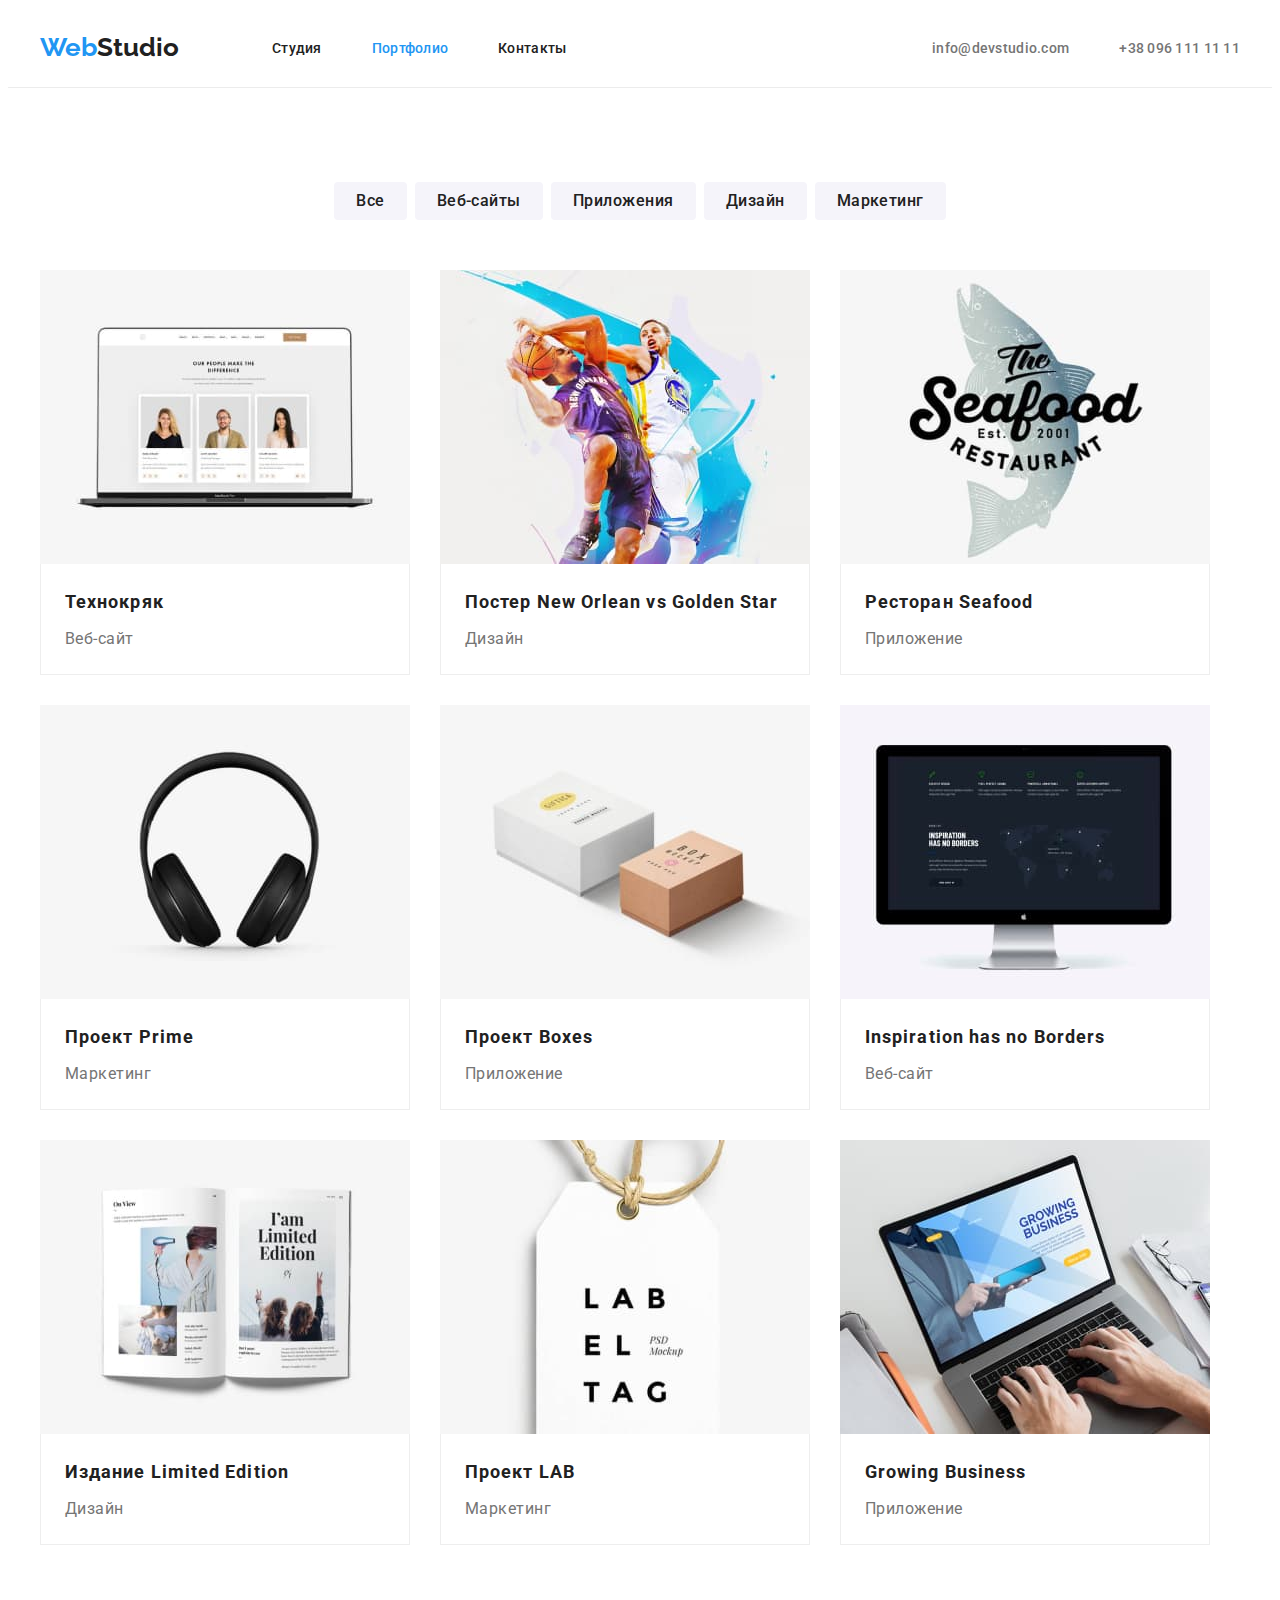
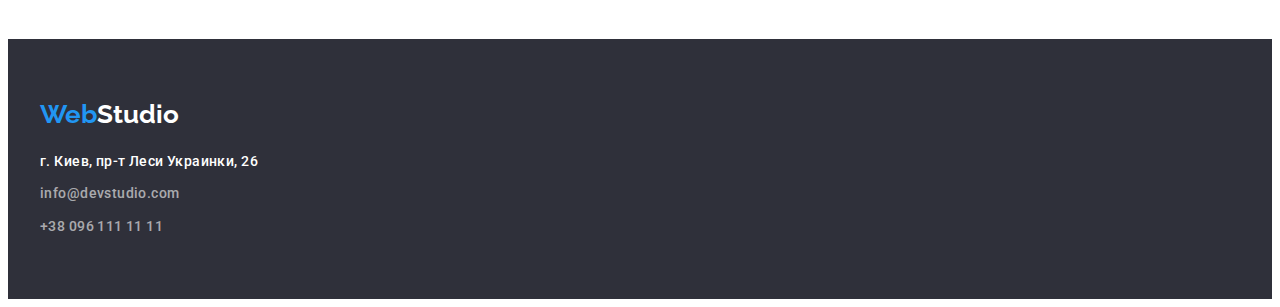
==== porfolio.html @ 1563f949 "add files from 3 repository" ====
<!DOCTYPE html>
<html lang="ru">
  <head>
    <meta charset="UTF-8" />
    <meta http-equiv="X-UA-Compatible" content="IE=edge" />
    <meta name="viewport" content="width=device-width, initial-scale=1.0" />
    <title>Home Work 3</title>
    <link rel="preconnect" href="https://fonts.googleapis.com" />
    <link rel="preconnect" href="https://fonts.gstatic.com" crossorigin />
    <link
      href="https://fonts.googleapis.com/css2?family=Raleway:wght@700&family=Roboto:wght@400;500;700;900&display=swap"
      rel="stylesheet"
    />
    <link
      rel="stylesheet"
      href="https://cdnjs.cloudflare.com/ajax/libs/modern-normalize/1.1.0/modern-normalize.min.css"
      integrity="sha512-wpPYUAdjBVSE4KJnH1VR1HeZfpl1ub8YT/NKx4PuQ5NmX2tKuGu6U/JRp5y+Y8XG2tV+wKQpNHVUX03MfMFn9Q=="
      crossorigin="anonymous"
      referrerpolicy="no-referrer"
    />
    <link rel="stylesheet" href="./css/styles.css" />
  </head>
  <body>
    <header class="header">
      <div class="container">
        <div class="flex-container">
          <a href="" class="header-logo"><span class="logo-span">Web</span>Studio</a>
          <nav>
            <ul class="marker-list header-list">
              <li class="item"><a class="nav-link" href="./index.html">Студия</a></li>
              <li class="item"><a class="nav-link current" href="">Портфолио</a></li>
              <li class="item"><a class="nav-link" href="">Контакты</a></li>
            </ul>
          </nav>
          <ul class="marker-list header-list-contact">
            <li class="contact-item">
              <a class="contact-link" href="mailto:info@devstudio.com">info@devstudio.com</a>
            </li>
            <li class="contact-item">
              <a class="contact-link" href="tel:+380961111111">+38 096 111 11 11</a>
            </li>
          </ul>
        </div>
      </div>
    </header>
    <main>
      <section class="section-portfolio">
        <div class="container">
          <h1 class="visually-hidden">Наши проекты</h1>
          <ul class="marker-list btn-list">
            <li class="item"><button class="button-portfolio" type="button">Все</button></li>
            <li class="item"><button class="button-portfolio" type="button">Веб-сайты</button></li>
            <li class="item"><button class="button-portfolio" type="button">Приложения</button></li>
            <li class="item"><button class="button-portfolio" type="button">Дизайн</button></li>
            <li class="item"><button class="button-portfolio" type="button">Маркетинг</button></li>
          </ul>
          <ul class="marker-list cards-list">
            <li class="item">
              <a href=""
                ><img src="./images/projects-img1.jpg" alt="Технокряк" width="370" height="294" />
              </a>
              <div class="text-card">
                <h2 class="portfolio-title">Технокряк</h2>
                <p class="text-services">Веб-сайт</p>
              </div>
            </li>
            <li class="item">
              <a href=""
                ><img
                  src="./images/projects-img2.jpg"
                  alt="Постер New Orlean vs Golden Star"
                  width="370"
                  height="294"
                />
              </a>
              <div class="text-card">
                <h2 class="portfolio-title">
                  Постер <span lang="en">New Orlean vs Golden Star</span>
                </h2>
                <p class="text-services">Дизайн</p>
              </div>
            </li>
            <li class="item">
              <a href=""
                ><img
                  src="./images/projects-img3.jpg"
                  alt="Ресторан Seafood"
                  width="370"
                  height="294"
                />
              </a>
              <div class="text-card">
                <h2 class="portfolio-title">Ресторан <span lang="en">Seafood</span></h2>
                <p class="text-services">Приложение</p>
              </div>
            </li>
            <li class="item">
              <a href=""
                ><img
                  src="./images/projects-img4.jpg"
                  alt="Проект Prime"
                  width="370"
                  height="294"
                />
              </a>
              <div class="text-card">
                <h2 class="portfolio-title">Проект <span lang="en">Prime</span></h2>
                <p class="text-services">Маркетинг</p>
              </div>
            </li>
            <li class="item">
              <a href=""
                ><img
                  src="./images/projects-img5.jpg"
                  alt="Проект Boxes"
                  width="370"
                  height="294"
                />
              </a>
              <div class="text-card">
                <h2 class="portfolio-title">Проект <span lang="en">Boxes</span></h2>
                <p class="text-services">Приложение</p>
              </div>
            </li>
            <li class="item">
              <a href=""
                ><img
                  src="./images/projects-img6.jpg"
                  alt="Inspiration has no Borders"
                  width="370"
                  height="294"
                />
              </a>
              <div class="text-card">
                <h2 lang="en" class="portfolio-title">Inspiration has no Borders</h2>
                <p class="text-services">Веб-сайт</p>
              </div>
            </li>
            <li class="item">
              <a href=""
                ><img
                  src="./images/projects-img7.jpg"
                  alt="Издание Limited Edition"
                  width="370"
                  height="294"
                />
              </a>
              <div class="text-card">
                <h2 class="portfolio-title">Издание <span lang="en">Limited Edition</span></h2>
                <p class="text-services">Дизайн</p>
              </div>
            </li>
            <li class="item">
              <a href=""
                ><img src="./images/projects-img8.jpg" alt="Проект LAB" width="370" height="294" />
              </a>
              <div class="text-card">
                <h2 class="portfolio-title">Проект LAB</h2>
                <p class="text-services">Маркетинг</p>
              </div>
            </li>
            <li class="item">
              <a href=""
                ><img
                  src="./images/projects-img9.jpg"
                  alt="Growing Business"
                  width="370"
                  height="294"
                />
              </a>
              <div class="text-card">
                <h2 class="portfolio-title" lang="en">Growing Business</h2>
                <p class="text-services">Приложение</p>
              </div>
            </li>
          </ul>
        </div>
      </section>
    </main>
    <footer class="footer">
      <div class="container">
        <a href="" class="footer-logo"><span class="logo-span">Web</span>Studio</a>
        <address>
          <ul class="marker-list">
            <li class="item">
              <a
                class="footer-link-contact footer-link-adress"
                href="https://goo.gl/maps/3jRDSdYq94xRZy5t9"
                target="_blank"
                >г. Киев, пр-т Леси Украинки, 26</a
              >
            </li>
            <li class="item">
              <a class="footer-link-contact" href="mailto:info@devstudio.com">info@devstudio.com</a>
            </li>
            <li class="item">
              <a class="footer-link-contact" href="tel:+380961111111">+38 096 111 11 11</a>
            </li>
          </ul>
        </address>
      </div>
    </footer>
  </body>
</html>
---- css/styles.css ----
:root {
  --main-color: #757575;

  --dark-color: #212121;

  --secondary-color: #ffffff;

  --footer-link-color: rgba(255, 255, 255, 0.6);

  --hover-color: #2196f3;

  --font-text: 14px;

  --font-weight-main: 500;
}

body {
  font-family: 'Roboto', sans-serif;
  color: var(--main-color);
}

h1,
h2,
h3,
h4,
ul,
p {
  margin: 0;
  padding: 0;
}

img {
  display: block;
}
.marker-list {
  list-style-type: none;
  padding: 0;
}

/* =====HEADER START====== */
.header {
  border-bottom: 1px solid #ececec;
}

.container {
  width: 1200px;
  padding: 0 15px;
  margin: 0 auto;
}

header a {
  padding: 24px 0px;
}
.flex-container {
  display: flex;
  align-items: center;
}

.header-logo {
  font-family: 'Raleway', sans-serif;
  font-size: 26px;
  font-weight: 700;
  line-height: 1.19;
  text-decoration: none;
  color: var(--dark-color);
  margin-right: 93px;
}

.logo-span {
  color: var(--hover-color);
}

.header-list {
  display: flex;
}

.header-list > .item:not(:last-child) {
  margin-right: 50px;
}
.marker-list .nav-link {
  font-size: var(--font-text);
  font-weight: var(--font-weight-main);
  line-height: 1.14;
  text-decoration: none;
  color: var(--dark-color);
  letter-spacing: 0.02em;
}

.nav-link:hover,
.nav-link:focus {
  color: var(--hover-color);
}

.marker-list .nav-link.current {
  color: var(--hover-color);
}

.header-list-contact > .contact-item:first-child {
  margin-right: 50px;
}

.header-list-contact {
  display: flex;
  margin-left: auto;
}

.contact-link {
  font-size: var(--font-text);
  font-weight: var(--font-weight-main);
  line-height: 1.14;
  text-decoration: none;
  color: var(--main-color);
  font-style: normal;
  letter-spacing: 0.02em;
}

.contact-link:hover,
.contact-link:focus {
  color: #2196f3;
}

/* =====HEADER END====== */

/* =======HERO START====== */
.hero-section {
  padding-bottom: 200px;
  padding-top: 200px;
}

.hero {
  text-align: center;
  background: #2f303a;
}

.main-title {
  margin-bottom: 30px;

  color: var(--secondary-color);
  font-weight: 900;
  line-height: 1.36;
  font-size: 44px;
  text-transform: uppercase;
  letter-spacing: 0.06em;
  text-align: center;
}

.btn-order-service {
  padding: 10px 32px;
  border: 0px;
  border-radius: 4px;

  font-family: 'Roboto', sans-serif;
  color: var(--secondary-color);
  font-weight: 700;
  font-size: 16px;
  line-height: 1.87;
  letter-spacing: 0.06em;
  background-color: #188ce8;
  box-shadow: 0px 4px 4px rgba(0, 0, 0, 0.15);

  cursor: pointer;
}

.btn-order-service:hover,
.btn-order-service:focus {
  background-color: var(--hover-color);
}
/* =======HERO END====== */

/* ======SECTION OPPORTUNITIES START======= */

/* Утилита скрытия текста */
.visually-hidden {
  position: absolute;
  width: 1px;
  height: 1px;
  margin: -1px;
  border: 0;
  padding: 0;
  white-space: nowrap;
  clip-path: inset(100%);
  clip: rect(0 0 0 0);
  overflow: hidden;
}

.section {
  padding: 94px 0;
}

.list-box {
  display: flex;
}

.list-box > .item {
  width: 270px;
}

.list-box .item:not(:last-child) {
  margin-right: 30px;
}

.small-title {
  margin-bottom: 10px;

  line-height: 1.14;
  letter-spacing: 0.03em;
  text-transform: uppercase;
  color: var(--dark-color);
  font-size: var(--font-text);
  font-weight: 700;
}

.text-title {
  font-size: var(--font-text);
  letter-spacing: 0.03em;
  line-height: 1.71;
}

/* ======SECTION OPPORTUNITIES END======= */

/* ======SECTION ABOUT US START======= */
.section-about-us {
  padding-top: 0;
}

.flex-box-img {
  display: flex;
  margin-left: -30px;
  margin-top: -30px;

  flex-basis: calc((100% - 90px) / 4);
}

.flex-box-img .item {
  margin-left: 30px;
  margin-top: 30px;
}

.section-title {
  margin-bottom: 50px;

  text-align: center;
  font-weight: 700;
  font-size: 36px;
  line-height: 1.16;
  letter-spacing: 0.03em;
  color: var(--dark-color);
}

/* ======SECTION ABOUT US END======= */

/* ======SECTION COMMAND START====== */
.section-command {
  background-color: #f5f4fa;
}

.flex-box-pic {
  display: flex;
  flex-basis: calc((100% - 120px) / 4);

  margin-left: -30px;
}

.item-pic {
  margin-left: 30px;

  text-align: center;
  background: #ffffff;
  box-shadow: 0px 1px 3px rgba(0, 0, 0, 0.12), 0px 1px 1px rgba(0, 0, 0, 0.14),
    0px 2px 1px rgba(0, 0, 0, 0.2);
  border-radius: 0px 0px 4px 4px;
}

.item-pic {
}

.text-wrapper {
  padding-bottom: 30px;
  padding-top: 30px;
}

.title-staff {
  margin-bottom: 10px;

  color: var(--dark-color);
  font-size: 16px;
  line-height: 1.18;
  letter-spacing: 0.03em;
  font-weight: 500;
}

.text-staff-position {
  font-size: 16px;
  line-height: 1.18;
  letter-spacing: 0.03em;
}

/* ======SECTION COMMAND END====== */

/* =======PAGE PORTFOLIO START====== */
.section-portfolio {
  padding-top: 94px;
  padding-bottom: 94px;
}

.btn-list {
  display: flex;
  justify-content: center;
  margin-bottom: 50px;
}

.btn-list > .item:not(:last-child) {
  margin-right: 8px;
}

.button-portfolio {
  border: 0;
  padding: 6px 22px;

  font-family: 'Roboto', sans-serif;
  font-weight: var(--font-weight-main);
  font-size: 16px;
  line-height: 1.62;
  letter-spacing: 0.03em;
  color: var(--dark-color);
  background: #f5f4fa;
  border-radius: 4px;
  cursor: pointer;
}

.button-portfolio:hover,
.button-portfolio:focus {
  color: var(--secondary-color);
  background-color: var(--hover-color);
  border: 0;
  border-radius: 4px;
}

.cards-list {
  display: flex;
  flex-wrap: wrap;
  flex-basis: calc((100% - 90px) / 3);
  margin-left: -30px;
  margin-top: -30px;
}

.cards-list > .item {
  margin-left: 30px;
  margin-top: 30px;
}

.text-card {
  padding: 20px 24px;

  background: #ffffff;
  border-bottom: 1px solid #eeeeee;
  border-right: 1px solid #eeeeee;
  border-left: 1px solid #eeeeee;
}

.portfolio-title {
  margin-bottom: 4px;

  color: var(--dark-color);
  font-size: 18px;
  line-height: 2;
  letter-spacing: 0.06em;
  font-weight: 700;
}

.text-services {
  font-size: 16px;
  line-height: 1.87;
  letter-spacing: 0.03em;
}
/* =======PAGE PORTFOLIO END======= */

/* ======FOOTER START====== */
.footer {
  background: #2f303a;
  padding-bottom: 60px;
  padding-top: 60px;
}

.footer-logo {
  display: inline-block;
  margin-bottom: 20px;

  font-family: 'Raleway', sans-serif;
  font-size: 26px;
  font-weight: 700;
  line-height: 1.19;
  text-decoration: none;
  color: var(--secondary-color);
}

.footer .item:not(:last-child) {
  margin-bottom: 9px;
}
.footer-link-contact {
  font-size: var(--font-text);
  font-weight: var(--font-weight-main);
  line-height: 1.71;
  text-decoration: none;
  color: var(--footer-link-color);
  letter-spacing: 0.03em;
  font-style: normal;
}

.footer-link-contact:hover,
.footer-link-contact:focus {
  color: var(--hover-color);
}

.footer-link-adress {
  color: var(--secondary-color);
}

/* ======FOOTER END====== */
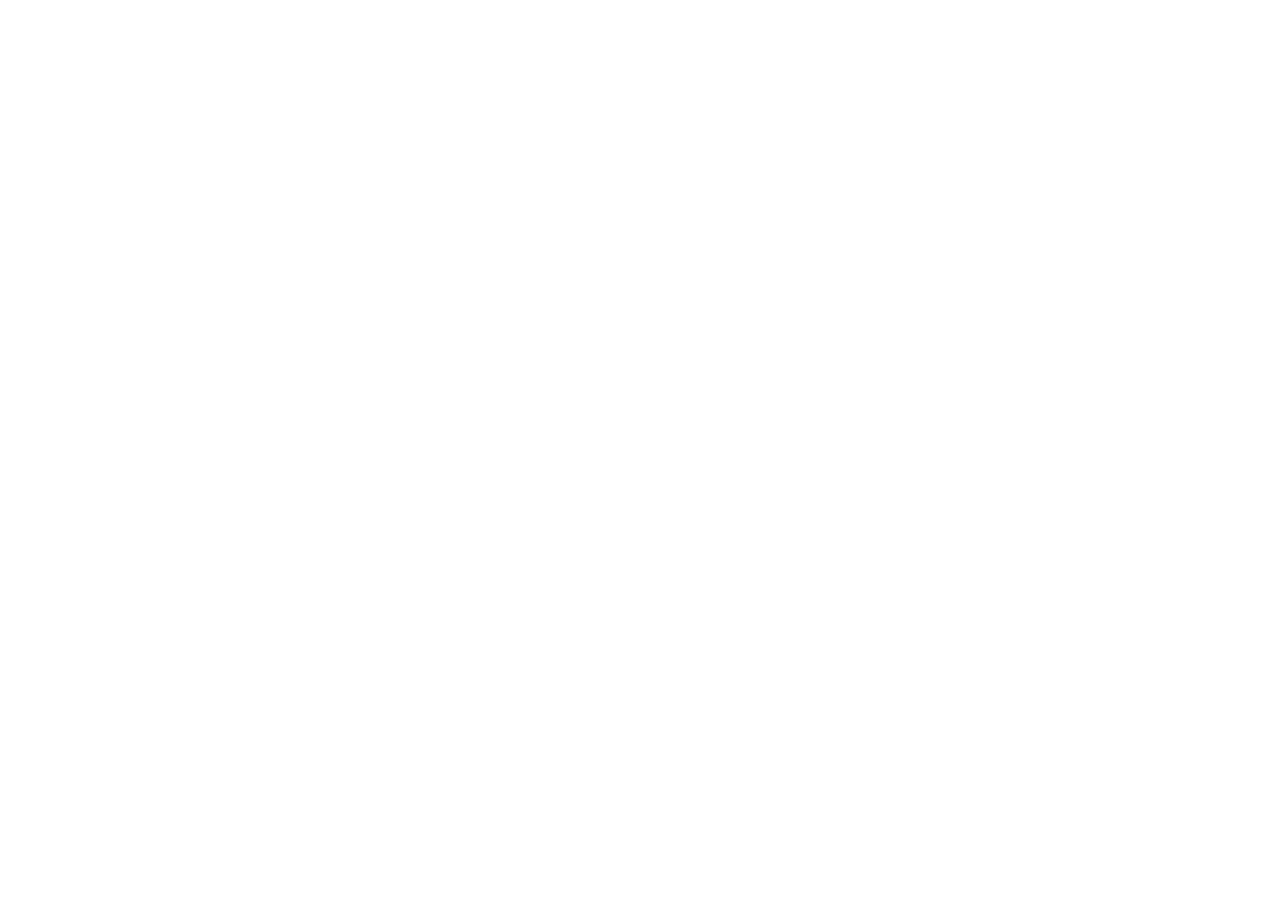
==== commit c412ff9a: "add background for hero" ====
--- a/porfolio.html
+++ b/porfolio.html
@@ -4,7 +4,7 @@
     <meta charset="UTF-8" />
     <meta http-equiv="X-UA-Compatible" content="IE=edge" />
     <meta name="viewport" content="width=device-width, initial-scale=1.0" />
-    <title>Home Work 3</title>
+    <title>Home Work 4/title>
     <link rel="preconnect" href="https://fonts.googleapis.com" />
     <link rel="preconnect" href="https://fonts.gstatic.com" crossorigin />
     <link
--- a/css/styles.css
+++ b/css/styles.css
@@ -123,13 +123,19 @@
 
 /* =======HERO START====== */
 .hero-section {
+  margin-right: auto;
+  margin-left: auto;
+  max-width: 1600px;
+  height: 600px;
   padding-bottom: 200px;
   padding-top: 200px;
-}
-
-.hero {
+
   text-align: center;
-  background: #2f303a;
+  background-image: linear-gradient(rgba(47, 48, 58, 0.4), rgba(47, 48, 58, 0.4)),
+    url(../images/background-img1.jpg);
+  background-repeat: no-repeat;
+
+  /* background-color: #2f303a; */
 }
 
 .main-title {
@@ -271,9 +277,6 @@
   border-radius: 0px 0px 4px 4px;
 }
 
-.item-pic {
-}
-
 .text-wrapper {
   padding-bottom: 30px;
   padding-top: 30px;
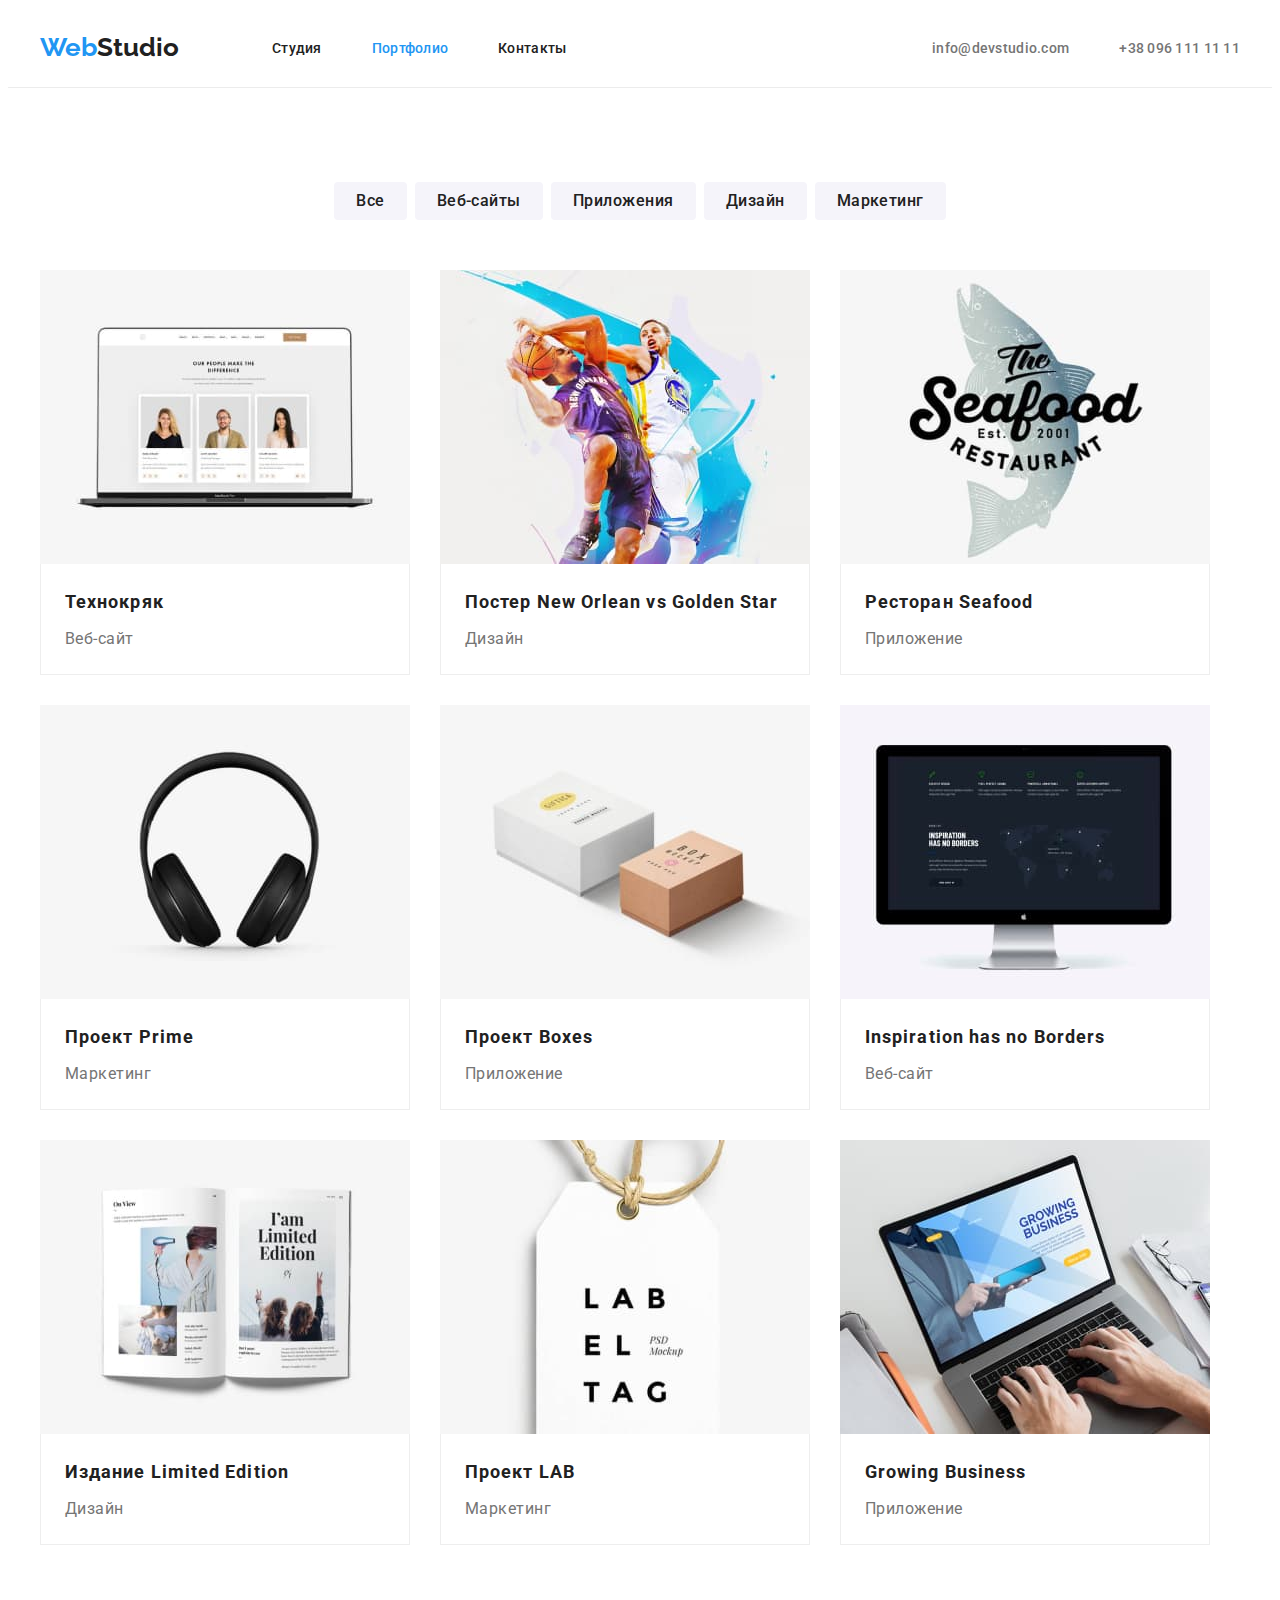
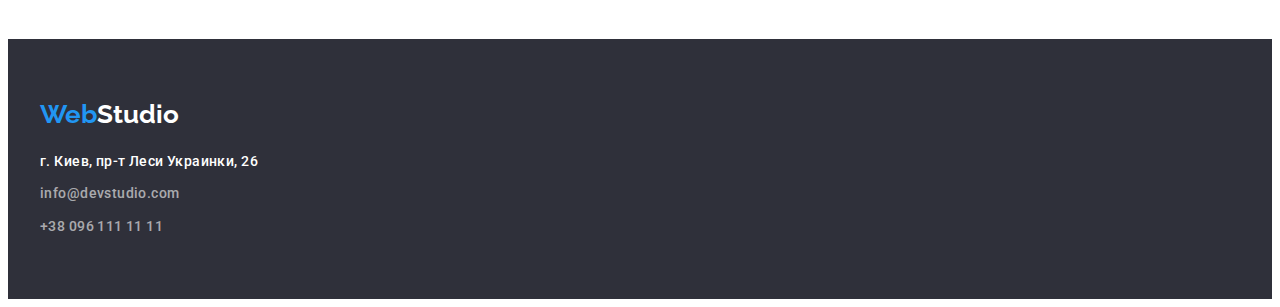
==== commit 53542792: "Update porfolio.html" ====
--- a/porfolio.html
+++ b/porfolio.html
@@ -4,7 +4,7 @@
     <meta charset="UTF-8" />
     <meta http-equiv="X-UA-Compatible" content="IE=edge" />
     <meta name="viewport" content="width=device-width, initial-scale=1.0" />
-    <title>Home Work 4/title>
+    <title>Home Work 4</title>
     <link rel="preconnect" href="https://fonts.googleapis.com" />
     <link rel="preconnect" href="https://fonts.gstatic.com" crossorigin />
     <link
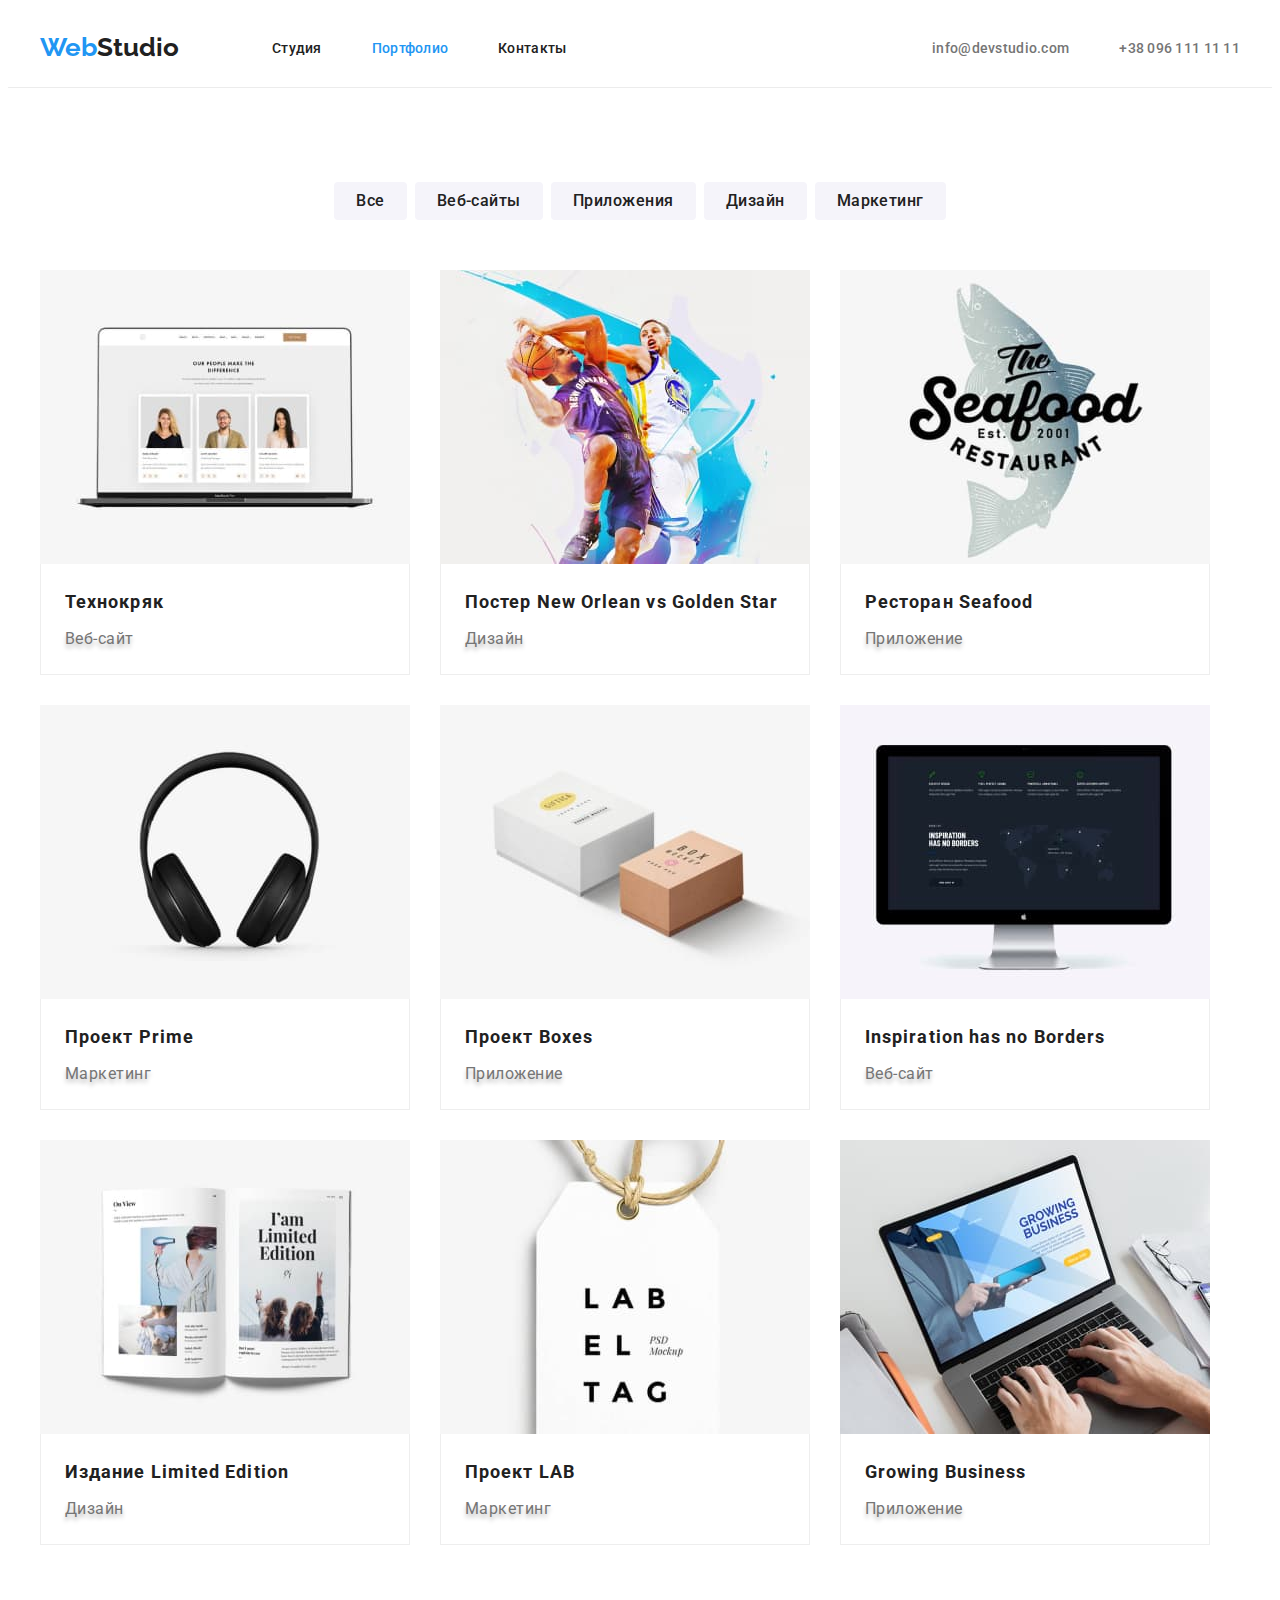
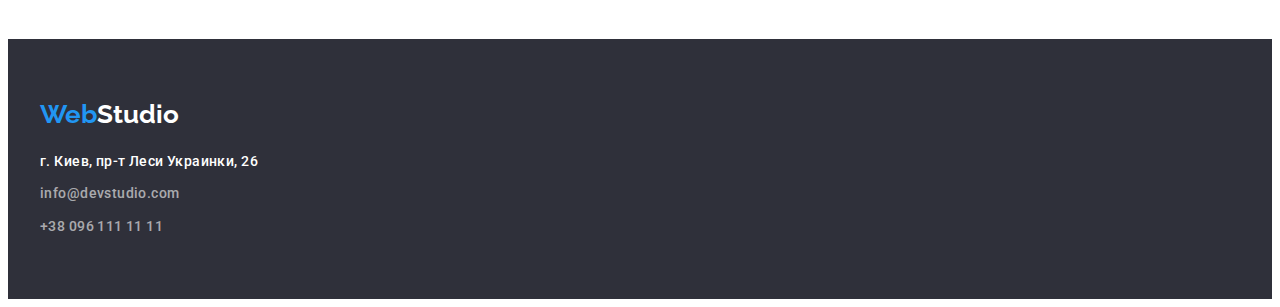
==== commit 56061787: "add decorationr" ====
--- a/porfolio.html
+++ b/porfolio.html
@@ -56,122 +56,126 @@
           </ul>
           <ul class="marker-list cards-list">
             <li class="item">
-              <a href=""
+              <a href="" class="link-img"
                 ><img src="./images/projects-img1.jpg" alt="Технокряк" width="370" height="294" />
-              </a>
-              <div class="text-card">
-                <h2 class="portfolio-title">Технокряк</h2>
-                <p class="text-services">Веб-сайт</p>
-              </div>
-            </li>
-            <li class="item">
-              <a href=""
+
+                <div class="text-card">
+                  <h2 class="portfolio-title">Технокряк</h2>
+                  <p class="text-services">Веб-сайт</p>
+                </div>
+              </a>
+            </li>
+            <li class="item">
+              <a href="" class="link-img"
                 ><img
                   src="./images/projects-img2.jpg"
                   alt="Постер New Orlean vs Golden Star"
                   width="370"
                   height="294"
                 />
-              </a>
-              <div class="text-card">
-                <h2 class="portfolio-title">
-                  Постер <span lang="en">New Orlean vs Golden Star</span>
-                </h2>
-                <p class="text-services">Дизайн</p>
-              </div>
-            </li>
-            <li class="item">
-              <a href=""
+
+                <div class="text-card">
+                  <h2 class="portfolio-title">
+                    Постер <span lang="en">New Orlean vs Golden Star</span>
+                  </h2>
+                  <p class="text-services">Дизайн</p>
+                </div>
+              </a>
+            </li>
+            <li class="item">
+              <a href="" class="link-img"
                 ><img
                   src="./images/projects-img3.jpg"
                   alt="Ресторан Seafood"
                   width="370"
                   height="294"
                 />
-              </a>
-              <div class="text-card">
-                <h2 class="portfolio-title">Ресторан <span lang="en">Seafood</span></h2>
-                <p class="text-services">Приложение</p>
-              </div>
-            </li>
-            <li class="item">
-              <a href=""
+
+                <div class="text-card">
+                  <h2 class="portfolio-title">Ресторан <span lang="en">Seafood</span></h2>
+                  <p class="text-services">Приложение</p>
+                </div>
+              </a>
+            </li>
+            <li class="item">
+              <a href="" class="link-img"
                 ><img
                   src="./images/projects-img4.jpg"
                   alt="Проект Prime"
                   width="370"
                   height="294"
                 />
-              </a>
-              <div class="text-card">
-                <h2 class="portfolio-title">Проект <span lang="en">Prime</span></h2>
-                <p class="text-services">Маркетинг</p>
-              </div>
-            </li>
-            <li class="item">
-              <a href=""
+                <div class="text-card">
+                  <h2 class="portfolio-title">Проект <span lang="en">Prime</span></h2>
+                  <p class="text-services">Маркетинг</p>
+                </div>
+              </a>
+            </li>
+            <li class="item">
+              <a href="" class="link-img"
                 ><img
                   src="./images/projects-img5.jpg"
                   alt="Проект Boxes"
                   width="370"
                   height="294"
                 />
-              </a>
-              <div class="text-card">
-                <h2 class="portfolio-title">Проект <span lang="en">Boxes</span></h2>
-                <p class="text-services">Приложение</p>
-              </div>
-            </li>
-            <li class="item">
-              <a href=""
+                <div class="text-card">
+                  <h2 class="portfolio-title">Проект <span lang="en">Boxes</span></h2>
+                  <p class="text-services">Приложение</p>
+                </div>
+              </a>
+            </li>
+            <li class="item">
+              <a href="" class="link-img"
                 ><img
                   src="./images/projects-img6.jpg"
                   alt="Inspiration has no Borders"
                   width="370"
                   height="294"
                 />
-              </a>
-              <div class="text-card">
-                <h2 lang="en" class="portfolio-title">Inspiration has no Borders</h2>
-                <p class="text-services">Веб-сайт</p>
-              </div>
-            </li>
-            <li class="item">
-              <a href=""
-                ><img
+                <div class="text-card">
+                  <h2 lang="en" class="portfolio-title">Inspiration has no Borders</h2>
+                  <p class="text-services">Веб-сайт</p>
+                </div>
+              </a>
+            </li>
+            <li class="item">
+              <a href="" class="link-img">
+                <img
                   src="./images/projects-img7.jpg"
                   alt="Издание Limited Edition"
                   width="370"
                   height="294"
                 />
-              </a>
-              <div class="text-card">
-                <h2 class="portfolio-title">Издание <span lang="en">Limited Edition</span></h2>
-                <p class="text-services">Дизайн</p>
-              </div>
-            </li>
-            <li class="item">
-              <a href=""
+                <div class="text-card">
+                  <h2 class="portfolio-title">Издание <span lang="en">Limited Edition</span></h2>
+                  <p class="text-services">Дизайн</p>
+                </div>
+              </a>
+            </li>
+            <li class="item">
+              <a href="" class="link-img"
                 ><img src="./images/projects-img8.jpg" alt="Проект LAB" width="370" height="294" />
-              </a>
-              <div class="text-card">
-                <h2 class="portfolio-title">Проект LAB</h2>
-                <p class="text-services">Маркетинг</p>
-              </div>
-            </li>
-            <li class="item">
-              <a href=""
+
+                <div class="text-card">
+                  <h2 class="portfolio-title">Проект LAB</h2>
+                  <p class="text-services">Маркетинг</p>
+                </div>
+              </a>
+            </li>
+            <li class="item">
+              <a href="" class="link-img"
                 ><img
                   src="./images/projects-img9.jpg"
                   alt="Growing Business"
                   width="370"
                   height="294"
                 />
-              </a>
-              <div class="text-card">
-                <h2 class="portfolio-title" lang="en">Growing Business</h2>
-                <p class="text-services">Приложение</p>
-              </div>
+                <div class="text-card">
+                  <h2 class="portfolio-title" lang="en">Growing Business</h2>
+                  <p class="text-services">Приложение</p>
+                </div>
+              </a>
             </li>
           </ul>
         </div>
--- a/css/styles.css
+++ b/css/styles.css
@@ -300,6 +300,48 @@
 
 /* ======SECTION COMMAND END====== */
 
+/* ======SECTION SPONSORS START====== */
+.section-sponsors {
+  padding-top: 93px;
+  padding-bottom: 88px;
+}
+
+.section-sponsors li {
+  list-style: none;
+}
+
+.section-title.title-clients {
+  margin-bottom: 57px;
+}
+.list-icon {
+  display: flex;
+}
+.item-icon:not(:first-child) {
+  margin-left: 30px;
+}
+
+.link-icon {
+  display: block;
+}
+
+.icon-sponsors {
+  width: 170px;
+  height: 92px;
+  padding: 16px 32px;
+
+  border: 1px solid #afb1b8;
+  border-radius: 4px;
+  fill: #afb1b8;
+}
+
+.icon-sponsors:hover,
+.icon-sponsors:focus {
+  fill: #2196f3;
+  border: 1px solid #2196f3;
+}
+
+/* ======SECTION SPONSORS END====== */
+
 /* =======PAGE PORTFOLIO START====== */
 .section-portfolio {
   padding-top: 94px;
@@ -352,6 +394,14 @@
   margin-top: 30px;
 }
 
+.cards-list .item:hover {
+  filter: drop-shadow(0px 4px 4px rgba(0, 0, 0, 0.25));
+}
+
+.link-img {
+  text-decoration: none;
+  color: var(--main-color);
+}
 .text-card {
   padding: 20px 24px;
 
@@ -375,6 +425,7 @@
   font-size: 16px;
   line-height: 1.87;
   letter-spacing: 0.03em;
+  text-shadow: 0px 4px 4px rgba(0, 0, 0, 0.25);
 }
 /* =======PAGE PORTFOLIO END======= */
 
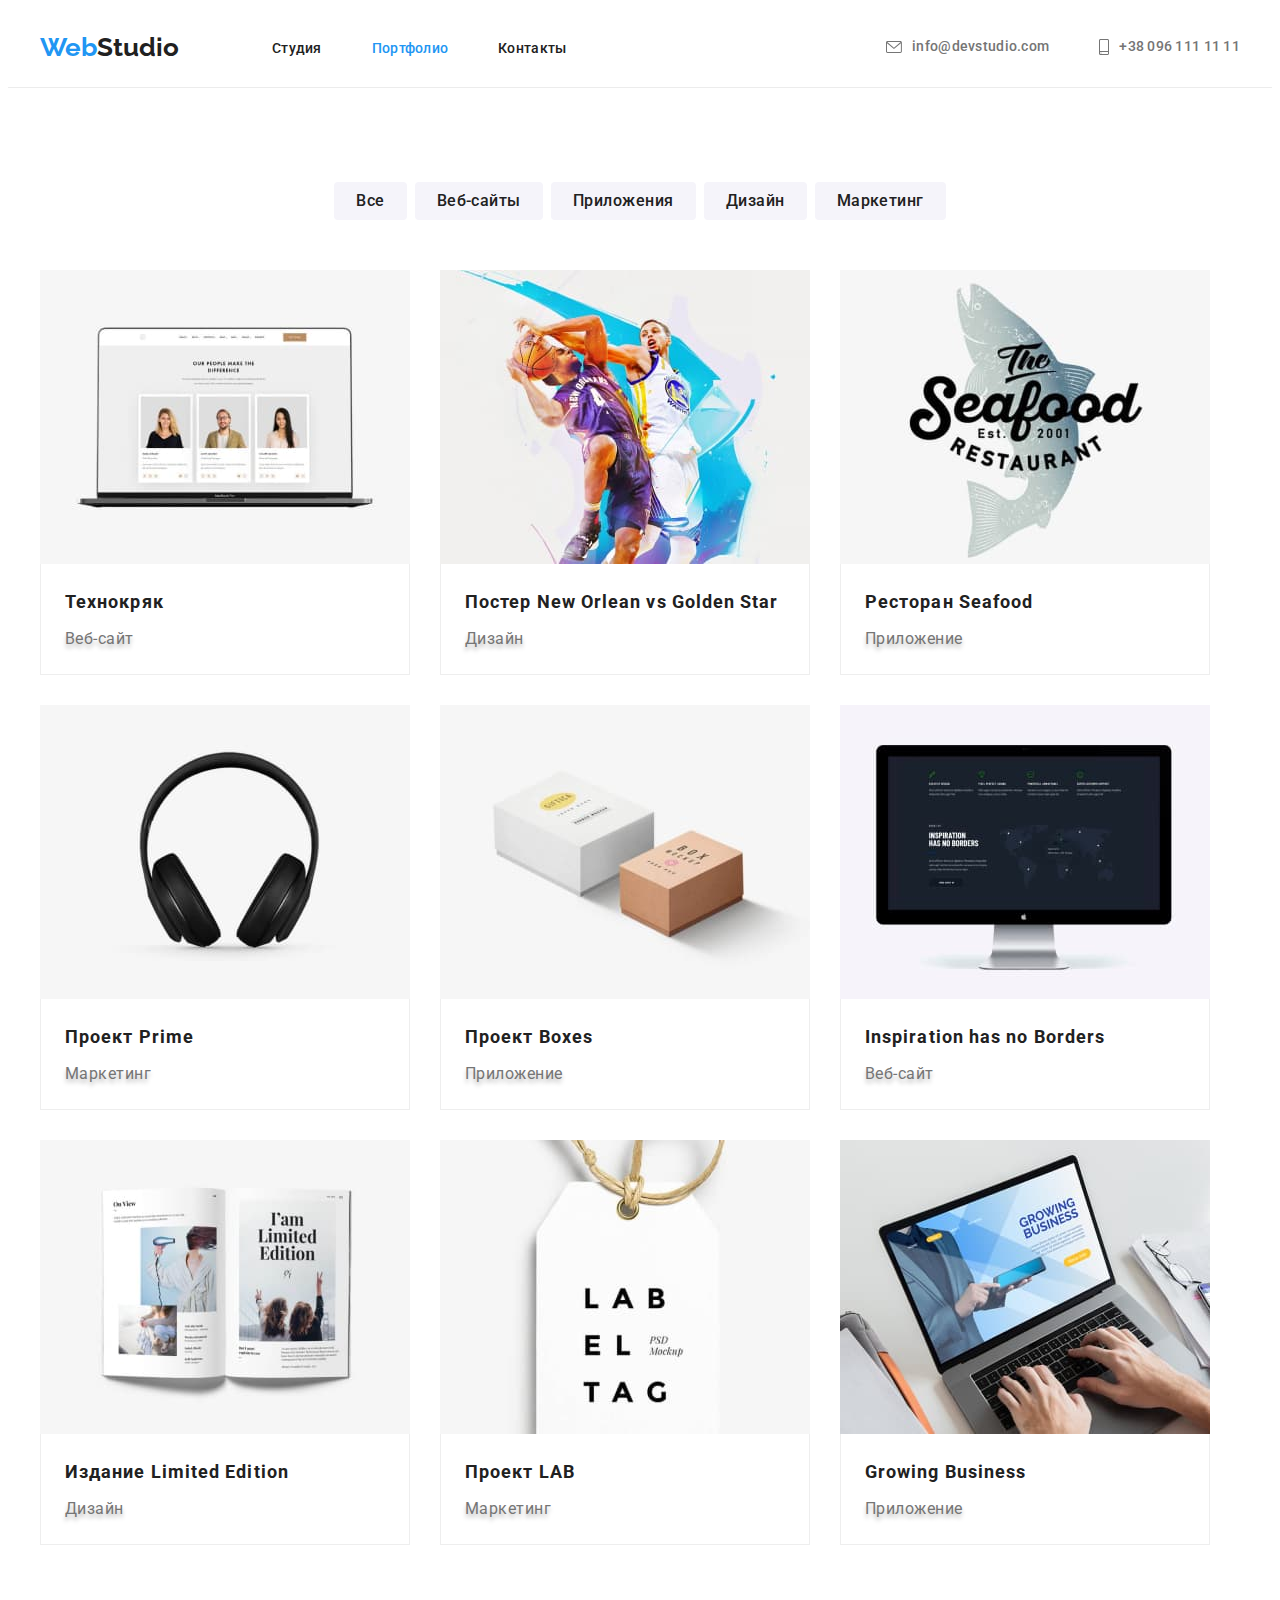
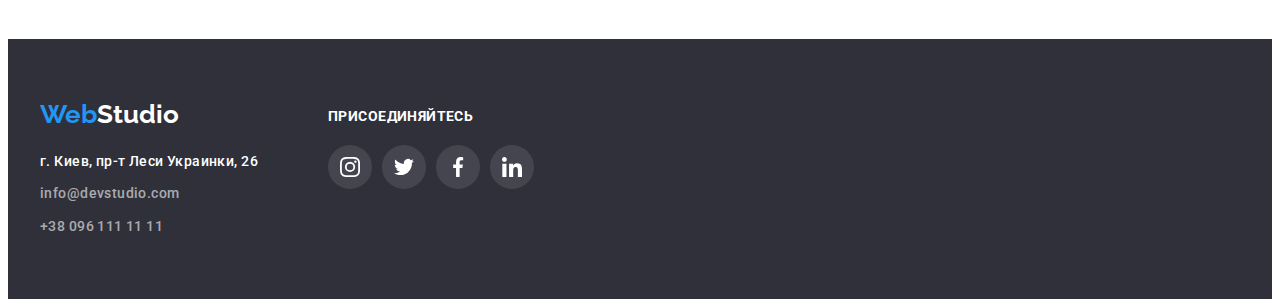
==== commit 819435f5: "did homework 4" ====
--- a/porfolio.html
+++ b/porfolio.html
@@ -34,10 +34,19 @@
           </nav>
           <ul class="marker-list header-list-contact">
             <li class="contact-item">
-              <a class="contact-link" href="mailto:info@devstudio.com">info@devstudio.com</a>
+              <a class="contact-link" href="mailto:info@devstudio.com">
+                <svg class="icon-header-mail" width="16" height="12">
+                  <use href="./images/symbol-defs.svg#header-icon1"></use></svg
+                >info@devstudio.com</a
+              >
             </li>
             <li class="contact-item">
-              <a class="contact-link" href="tel:+380961111111">+38 096 111 11 11</a>
+              <a class="contact-link" href="tel:+380961111111">
+                <svg class="icon-header-mail" width="10" height="16">
+                  <use href="./images/symbol-defs.svg#header-icon2"></use>
+                </svg>
+                +38 096 111 11 11
+              </a>
             </li>
           </ul>
         </div>
@@ -182,26 +191,55 @@
       </section>
     </main>
     <footer class="footer">
-      <div class="container">
-        <a href="" class="footer-logo"><span class="logo-span">Web</span>Studio</a>
-        <address>
-          <ul class="marker-list">
-            <li class="item">
-              <a
-                class="footer-link-contact footer-link-adress"
-                href="https://goo.gl/maps/3jRDSdYq94xRZy5t9"
-                target="_blank"
-                >г. Киев, пр-т Леси Украинки, 26</a
-              >
-            </li>
-            <li class="item">
-              <a class="footer-link-contact" href="mailto:info@devstudio.com">info@devstudio.com</a>
-            </li>
-            <li class="item">
-              <a class="footer-link-contact" href="tel:+380961111111">+38 096 111 11 11</a>
-            </li>
-          </ul>
-        </address>
+      <div class="container footer-flex-container">
+        <div class="link-wrapper">
+          <a href="" class="footer-logo"><span class="logo-span">Web</span>Studio</a>
+          <address>
+            <ul class="marker-list">
+              <li class="item">
+                <a
+                  class="footer-link-contact footer-link-adress"
+                  href="https://goo.gl/maps/3jRDSdYq94xRZy5t9"
+                  target="_blank"
+                  >г. Киев, пр-т Леси Украинки, 26</a
+                >
+              </li>
+              <li class="item">
+                <a class="footer-link-contact" href="mailto:info@devstudio.com"
+                  >info@devstudio.com</a
+                >
+              </li>
+              <li class="item">
+                <a class="footer-link-contact" href="tel:+380961111111">+38 096 111 11 11</a>
+              </li>
+            </ul>
+          </address>
+        </div>
+        <div class="footer-icon-wrapper">
+          <p class="text-footer-icon">присоединяйтесь</p>
+          <div class="list-icon-wrapper">
+            <a class="footer-link-icon" tabindex="0">
+              <svg class="icon-social" width="20" height="20">
+                <use href="./images/symbol-defs.svg#instagram-icon"></use>
+              </svg>
+            </a>
+            <a class="footer-link-icon" tabindex="0">
+              <svg class="icon-social" width="20" height="20">
+                <use href="./images/symbol-defs.svg#twitter-icon"></use>
+              </svg>
+            </a>
+            <a class="footer-link-icon" tabindex="0">
+              <svg class="icon-social" width="20" height="20">
+                <use href="./images/symbol-defs.svg#facebook-icon"></use>
+              </svg>
+            </a>
+            <a class="footer-link-icon" tabindex="0">
+              <svg class="icon-social" width="20" height="20">
+                <use href="./images/symbol-defs.svg#linkedin-icon"></use>
+              </svg>
+            </a>
+          </div>
+        </div>
       </div>
     </footer>
   </body>
--- a/css/styles.css
+++ b/css/styles.css
@@ -105,6 +105,9 @@
 }
 
 .contact-link {
+  display: flex;
+  justify-content: center;
+  align-items: center;
   font-size: var(--font-text);
   font-weight: var(--font-weight-main);
   line-height: 1.14;
@@ -116,7 +119,12 @@
 
 .contact-link:hover,
 .contact-link:focus {
-  color: #2196f3;
+  color: var(--hover-color);
+}
+
+.icon-header-mail {
+  margin-right: 10px;
+  fill: currentColor;
 }
 
 /* =====HEADER END====== */
@@ -205,6 +213,17 @@
   margin-right: 30px;
 }
 
+.icon-element {
+  display: flex;
+  justify-content: center;
+  align-items: center;
+  width: 270px;
+  height: 120px;
+  margin-bottom: 30px;
+  border-radius: 4px;
+
+  background-color: #f5f4fa;
+}
 .small-title {
   margin-bottom: 10px;
 
@@ -282,6 +301,10 @@
   padding-top: 30px;
 }
 
+.title-our-command {
+  text-shadow: 0px 4px 4px rgba(0, 0, 0, 0.25);
+}
+
 .title-staff {
   margin-bottom: 10px;
 
@@ -293,20 +316,53 @@
 }
 
 .text-staff-position {
+  margin-bottom: 28px;
+
   font-size: 16px;
   line-height: 1.18;
   letter-spacing: 0.03em;
 }
 
+.icon-wrapper {
+  display: flex;
+  align-items: center;
+  justify-content: center;
+}
+
+.link-social-icon {
+  display: flex;
+  justify-content: center;
+  align-items: center;
+  width: 44px;
+  height: 44px;
+  color: #afb1b8;
+  cursor: pointer;
+}
+
+.link-social-icon:hover,
+.link-social-icon:focus {
+  color: var(--secondary-color);
+  background-color: var(--hover-color);
+  border-radius: 50%;
+}
+
+.link-social-icon:not(:last-child) {
+  margin-right: 10px;
+}
+
+.icon-social {
+  fill: currentColor;
+}
+
 /* ======SECTION COMMAND END====== */
 
-/* ======SECTION SPONSORS START====== */
-.section-sponsors {
+/* ======SECTION CLIENTS START====== */
+.section-clients {
   padding-top: 93px;
   padding-bottom: 88px;
 }
 
-.section-sponsors li {
+.section-clients li {
   list-style: none;
 }
 
@@ -324,23 +380,28 @@
   display: block;
 }
 
-.icon-sponsors {
+.link-icon {
+  display: flex;
   width: 170px;
   height: 92px;
-  padding: 16px 32px;
-
+  justify-content: center;
+  align-items: center;
+  color: #afb1b8;
   border: 1px solid #afb1b8;
   border-radius: 4px;
-  fill: #afb1b8;
-}
-
-.icon-sponsors:hover,
-.icon-sponsors:focus {
-  fill: #2196f3;
+}
+
+.link-icon:hover,
+.link-icon:focus {
+  color: #2196f3;
   border: 1px solid #2196f3;
 }
 
-/* ======SECTION SPONSORS END====== */
+.icon-clients {
+  fill: currentColor;
+}
+
+/* ======SECTION CLIENTS END====== */
 
 /* =======PAGE PORTFOLIO START====== */
 .section-portfolio {
@@ -361,6 +422,7 @@
 .button-portfolio {
   border: 0;
   padding: 6px 22px;
+  border-radius: 4px;
 
   font-family: 'Roboto', sans-serif;
   font-weight: var(--font-weight-main);
@@ -369,16 +431,19 @@
   letter-spacing: 0.03em;
   color: var(--dark-color);
   background: #f5f4fa;
-  border-radius: 4px;
+
   cursor: pointer;
 }
 
 .button-portfolio:hover,
 .button-portfolio:focus {
+  border: 0;
+  border-radius: 4px;
+
   color: var(--secondary-color);
   background-color: var(--hover-color);
-  border: 0;
-  border-radius: 4px;
+  box-shadow: 0px 3px 1px rgba(0, 0, 0, 0.1), 0px 1px 2px rgba(0, 0, 0, 0.08),
+    0px 2px 2px rgba(0, 0, 0, 0.12);
 }
 
 .cards-list {
@@ -470,4 +535,57 @@
   color: var(--secondary-color);
 }
 
+.list-icon-wrapper li {
+  list-style: none;
+}
+/* STYLES FOR ICON */
+.footer-flex-container {
+  display: flex;
+}
+
+.link-wrapper {
+  margin-right: 70px;
+}
+
+.footer-icon-wrapper {
+  padding-top: 10px;
+}
+
+.text-footer-icon {
+  font-weight: bold;
+  font-size: 14px;
+  line-height: 1.14;
+  letter-spacing: 0.03em;
+  text-transform: uppercase;
+
+  color: #ffffff;
+  margin-bottom: 20px;
+}
+
+.list-icon-wrapper {
+  display: flex;
+  align-items: center;
+}
+
+.footer-link-icon {
+  display: flex;
+  align-items: center;
+  justify-content: center;
+  width: 44px;
+  height: 44px;
+  color: white;
+  background-color: rgba(255, 255, 255, 0.1);
+  border-radius: 50%;
+  cursor: pointer;
+}
+
+.footer-link-icon:hover,
+.footer-link-icon:focus {
+  background-color: var(--hover-color);
+}
+
+.footer-link-icon:not(:last-child) {
+  margin-right: 10px;
+}
+
 /* ======FOOTER END====== */
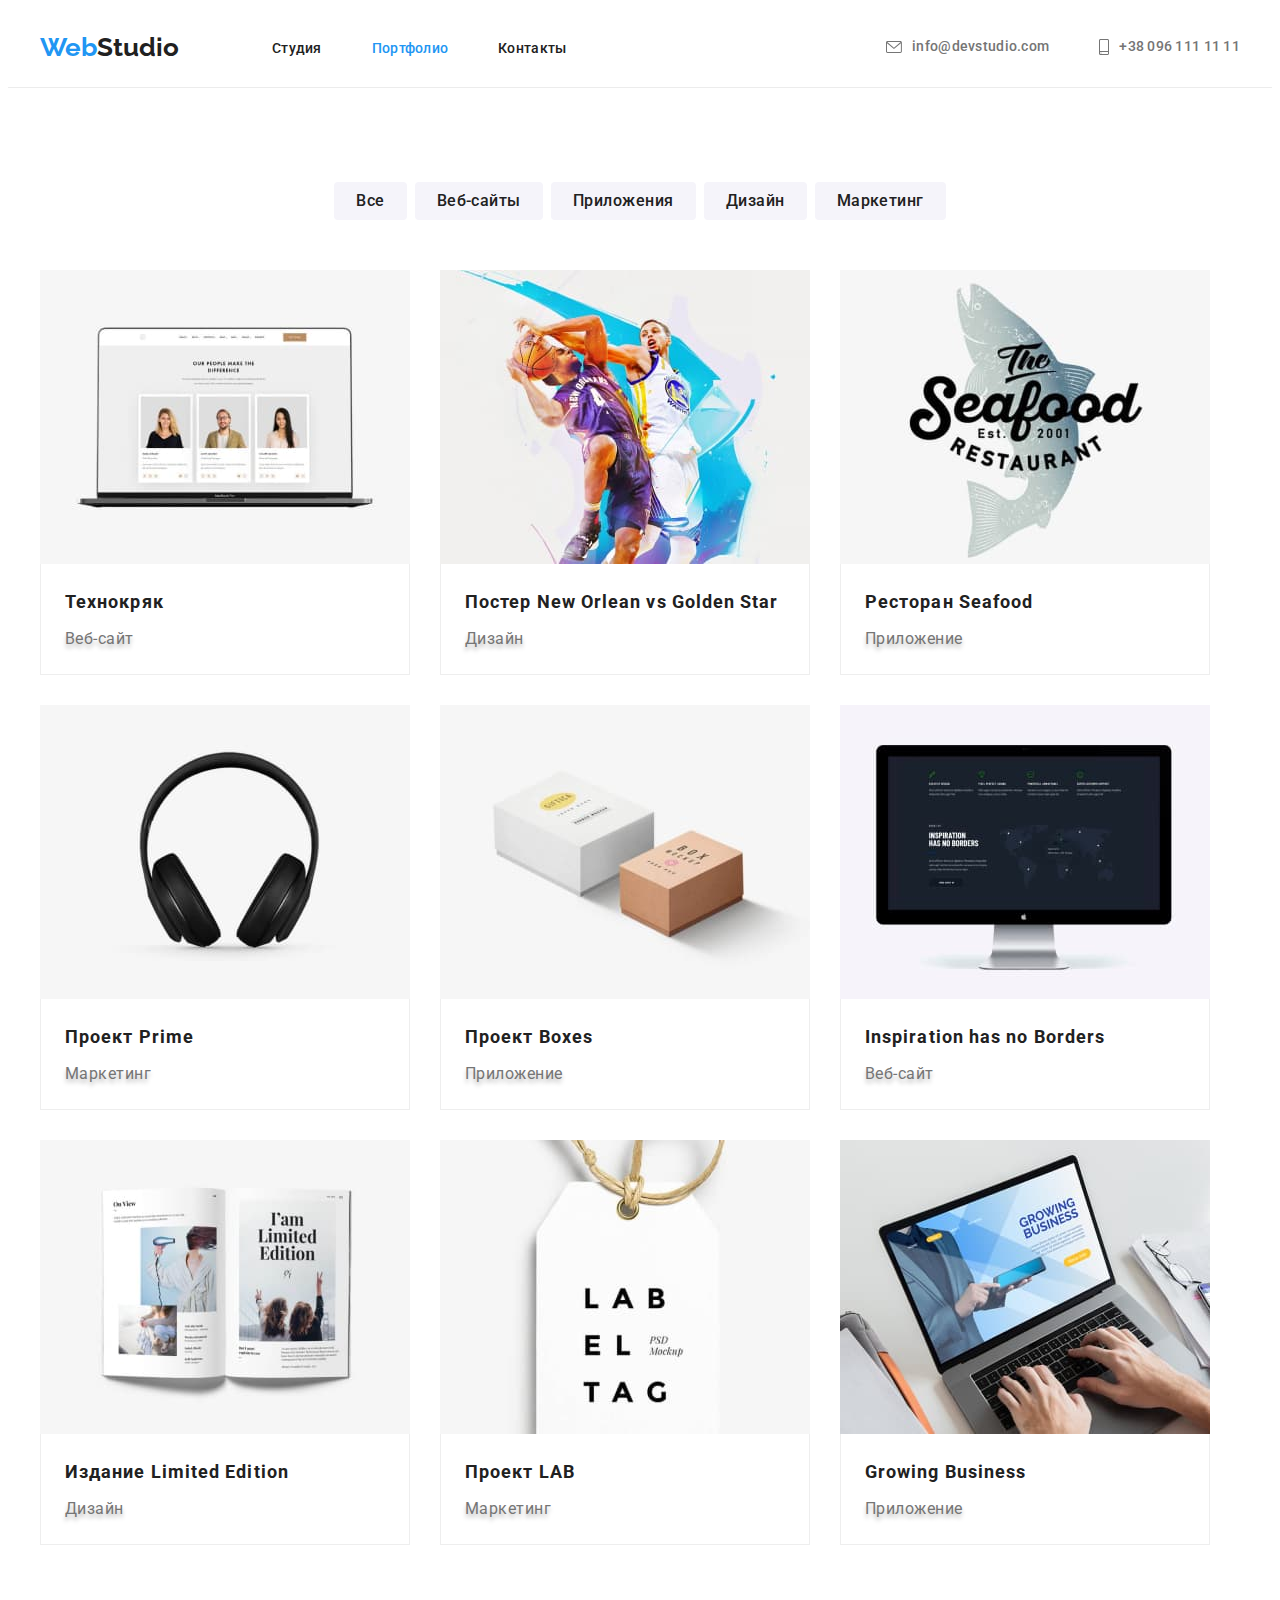
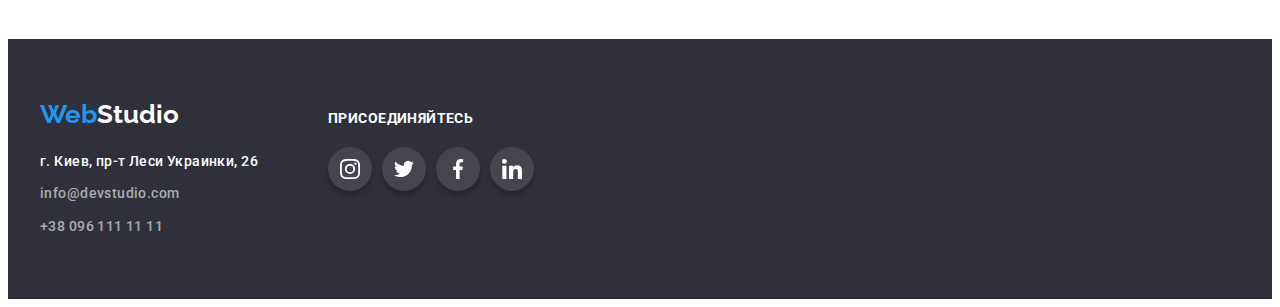
==== commit 3ff17952: "normalize footer" ====
--- a/porfolio.html
+++ b/porfolio.html
@@ -217,28 +217,36 @@
         </div>
         <div class="footer-icon-wrapper">
           <p class="text-footer-icon">присоединяйтесь</p>
-          <div class="list-icon-wrapper">
-            <a class="footer-link-icon" tabindex="0">
-              <svg class="icon-social" width="20" height="20">
-                <use href="./images/symbol-defs.svg#instagram-icon"></use>
-              </svg>
-            </a>
-            <a class="footer-link-icon" tabindex="0">
-              <svg class="icon-social" width="20" height="20">
-                <use href="./images/symbol-defs.svg#twitter-icon"></use>
-              </svg>
-            </a>
-            <a class="footer-link-icon" tabindex="0">
-              <svg class="icon-social" width="20" height="20">
-                <use href="./images/symbol-defs.svg#facebook-icon"></use>
-              </svg>
-            </a>
-            <a class="footer-link-icon" tabindex="0">
-              <svg class="icon-social" width="20" height="20">
-                <use href="./images/symbol-defs.svg#linkedin-icon"></use>
-              </svg>
-            </a>
-          </div>
+          <ul class="list-icon-wrapper">
+            <li class="item-footer-icon">
+              <a class="footer-link-icon" tabindex="0">
+                <svg class="icon-social" width="20" height="20">
+                  <use href="./images/symbol-defs.svg#instagram-icon"></use>
+                </svg>
+              </a>
+            </li>
+            <li class="item-footer-icon">
+              <a class="footer-link-icon" tabindex="0">
+                <svg class="icon-social" width="20" height="20">
+                  <use href="./images/symbol-defs.svg#twitter-icon"></use>
+                </svg>
+              </a>
+            </li>
+            <li class="item-footer-icon">
+              <a class="footer-link-icon" tabindex="0">
+                <svg class="icon-social" width="20" height="20">
+                  <use href="./images/symbol-defs.svg#facebook-icon"></use>
+                </svg>
+              </a>
+            </li>
+            <li class="item-footer-icon">
+              <a class="footer-link-icon" tabindex="0">
+                <svg class="icon-social" width="20" height="20">
+                  <use href="./images/symbol-defs.svg#linkedin-icon"></use>
+                </svg>
+              </a>
+            </li>
+          </ul>
         </div>
       </div>
     </footer>
--- a/css/styles.css
+++ b/css/styles.css
@@ -541,14 +541,11 @@
 /* STYLES FOR ICON */
 .footer-flex-container {
   display: flex;
+  align-items: baseline;
 }
 
 .link-wrapper {
   margin-right: 70px;
-}
-
-.footer-icon-wrapper {
-  padding-top: 10px;
 }
 
 .text-footer-icon {
@@ -564,9 +561,13 @@
 
 .list-icon-wrapper {
   display: flex;
-  align-items: center;
-}
-
+}
+.item-footer-icon {
+  list-style: none;
+}
+.item-footer-icon:not(:last-child) {
+  margin-right: 10px;
+}
 .footer-link-icon {
   display: flex;
   align-items: center;
@@ -576,6 +577,7 @@
   color: white;
   background-color: rgba(255, 255, 255, 0.1);
   border-radius: 50%;
+  box-shadow: 0px 4px 4px rgba(0, 0, 0, 0.25);
   cursor: pointer;
 }
 
@@ -584,8 +586,4 @@
   background-color: var(--hover-color);
 }
 
-.footer-link-icon:not(:last-child) {
-  margin-right: 10px;
-}
-
 /* ======FOOTER END====== */
